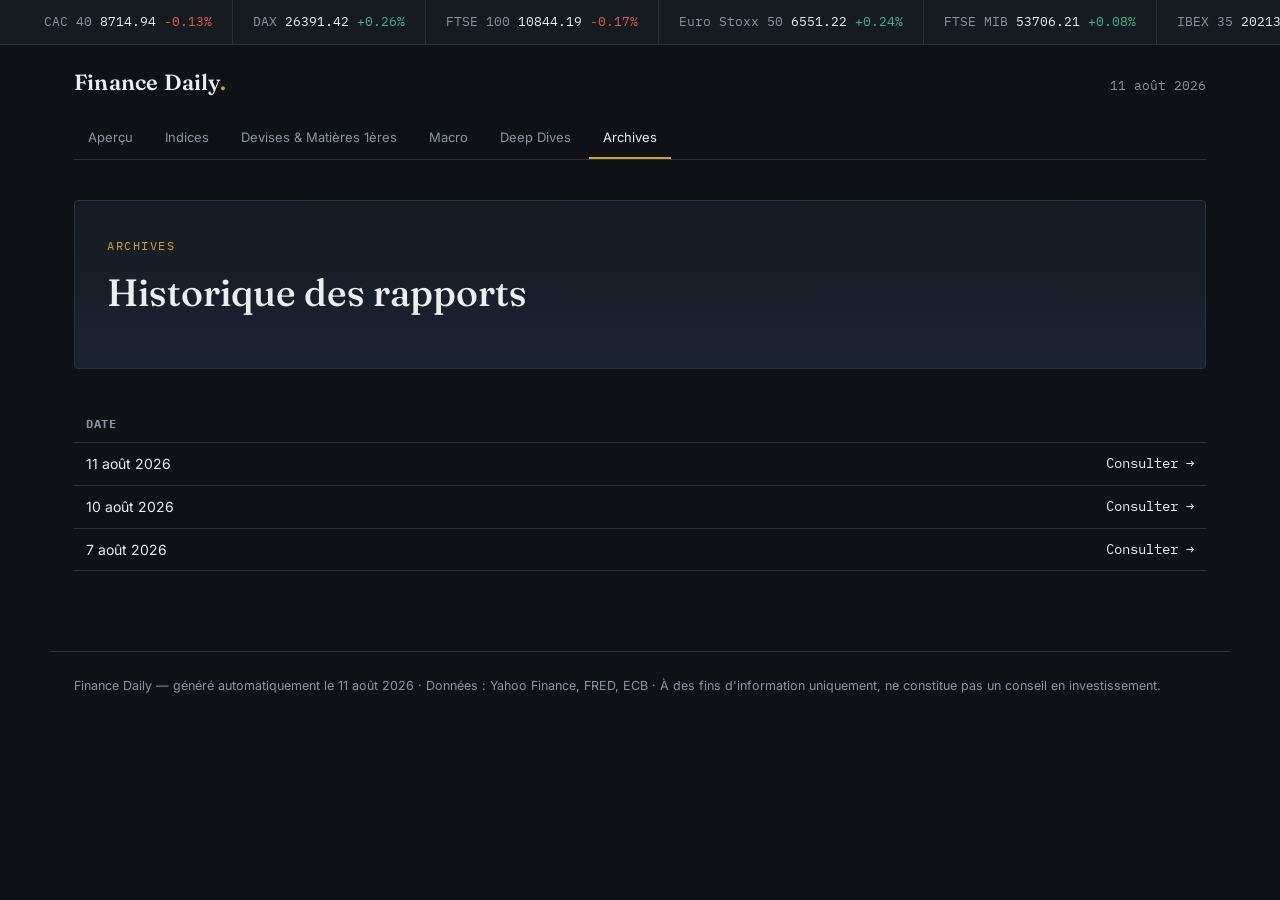
==== docs/archives.html @ 62c185f3 "Rapport du 2026-08-11" ====
<!DOCTYPE html>
<html lang="fr">
<head>
<meta charset="UTF-8">
<meta name="viewport" content="width=device-width, initial-scale=1.0">
<title>Finance Daily</title>
<link rel="preconnect" href="https://fonts.googleapis.com">
<link href="https://fonts.googleapis.com/css2?family=Fraunces:wght@500;600&family=Inter:wght@400;500;600&family=IBM+Plex+Mono:wght@400;500&display=swap" rel="stylesheet">
<link rel="stylesheet" href="static/style.css">
</head>
<body>

<div class="ticker">
  
  <div class="ticker-item">
    <span class="name">CAC 40</span>
    <span class="val">8714.94</span>
    <span class="chg neg">-0.13%</span>
  </div>
  
  <div class="ticker-item">
    <span class="name">DAX</span>
    <span class="val">26391.42</span>
    <span class="chg pos">+0.26%</span>
  </div>
  
  <div class="ticker-item">
    <span class="name">FTSE 100</span>
    <span class="val">10844.19</span>
    <span class="chg neg">-0.17%</span>
  </div>
  
  <div class="ticker-item">
    <span class="name">Euro Stoxx 50</span>
    <span class="val">6551.22</span>
    <span class="chg pos">+0.24%</span>
  </div>
  
  <div class="ticker-item">
    <span class="name">FTSE MIB</span>
    <span class="val">53706.21</span>
    <span class="chg pos">+0.08%</span>
  </div>
  
  <div class="ticker-item">
    <span class="name">IBEX 35</span>
    <span class="val">20213.6</span>
    <span class="chg pos">+0.20%</span>
  </div>
  
  <div class="ticker-item">
    <span class="name">S&P 500</span>
    <span class="val">7721.59</span>
    <span class="chg neg">-0.41%</span>
  </div>
  
  <div class="ticker-item">
    <span class="name">Nasdaq Composite</span>
    <span class="val">26388.47</span>
    <span class="chg neg">-0.82%</span>
  </div>
  
  <div class="ticker-item">
    <span class="name">Dow Jones</span>
    <span class="val">53836.2</span>
    <span class="chg neg">-0.26%</span>
  </div>
  
  <div class="ticker-item">
    <span class="name">Russell 2000</span>
    <span class="val">3032.91</span>
    <span class="chg pos">+0.51%</span>
  </div>
  
  <div class="ticker-item">
    <span class="name">Nikkei 225</span>
    <span class="val">66970.22</span>
    <span class="chg pos">+2.08%</span>
  </div>
  
  <div class="ticker-item">
    <span class="name">Hang Seng</span>
    <span class="val">25937.49</span>
    <span class="chg pos">+1.05%</span>
  </div>
  
  <div class="ticker-item">
    <span class="name">Shanghai Composite</span>
    <span class="val">nan</span>
    <span class="chg neg">nan%</span>
  </div>
  
  <div class="ticker-item">
    <span class="name">ASX 200</span>
    <span class="val">9232.6</span>
    <span class="chg neg">-0.33%</span>
  </div>
  
  <div class="ticker-item">
    <span class="name">KOSPI</span>
    <span class="val">6299.66</span>
    <span class="chg pos">+0.65%</span>
  </div>
  
  <div class="ticker-item">
    <span class="name">Sensex (Inde)</span>
    <span class="val">78542.44</span>
    <span class="chg pos">+0.06%</span>
  </div>
  
  <div class="ticker-item">
    <span class="name">Nifty 50 (Inde)</span>
    <span class="val">24583.8</span>
    <span class="chg pos">+0.05%</span>
  </div>
  
  <div class="ticker-item">
    <span class="name">S&P/TSX (Canada)</span>
    <span class="val">36479.04</span>
    <span class="chg pos">+0.06%</span>
  </div>
  
  <div class="ticker-item">
    <span class="name">Bovespa (Brésil)</span>
    <span class="val">167683.28</span>
    <span class="chg neg">-2.61%</span>
  </div>
  
  <div class="ticker-item">
    <span class="name">IPC (Mexique)</span>
    <span class="val">65776.72</span>
    <span class="chg neg">-1.00%</span>
  </div>
  
</div>

<header class="site">
  <div class="brand-row">
    <div class="brand">Finance Daily<span class="dot">.</span></div>
    <div class="datestamp">11 août 2026</div>
  </div>
  <nav class="site">
    <a href="index.html" class="">Aperçu</a>
    <a href="indices.html" class="">Indices</a>
    <a href="devises-matieres.html" class="">Devises &amp; Matières 1ères</a>
    <a href="macro.html" class="">Macro</a>
    <a href="deep-dives.html" class="">Deep Dives</a>
    <a href="archives.html" class="active">Archives</a>
  </nav>
</header>

<main>

<div class="hero">
  <div class="eyebrow">Archives</div>
  <h1>Historique des rapports</h1>
</div>
<table class="data">
<thead><tr><th style="text-align:left">Date</th><th></th></tr></thead>
<tbody>

<tr><td>11 août 2026</td><td><a href="archives/2026-08-11.html">Consulter →</a></td></tr>

<tr><td>10 août 2026</td><td><a href="archives/2026-08-10.html">Consulter →</a></td></tr>

<tr><td>7 août 2026</td><td><a href="archives/2026-08-07.html">Consulter →</a></td></tr>

</tbody>
</table>

</main>

<footer class="site">
  Finance Daily — généré automatiquement le 11 août 2026 · Données : Yahoo Finance, FRED, ECB · À des fins d'information uniquement, ne constitue pas un conseil en investissement.
</footer>

</body>
</html>
---- docs/static/style.css ----
/* ============================================================
   FINANCE DAILY — identité "terminal de marché", pas de template IA
   Tokens : voir README section design
   ============================================================ */

:root {
  --bg: #0E1116;
  --surface: #161B22;
  --surface-alt: #1C2330;
  --border: #2A3241;
  --text: #ECEEF1;
  --text-muted: #8B93A1;
  --accent: #C9A227;
  --positive: #3FB68B;
  --negative: #E2574C;
  --neutral: #8B93A1;

  --font-display: "Fraunces", Georgia, serif;
  --font-body: "Inter", -apple-system, BlinkMacSystemFont, sans-serif;
  --font-mono: "IBM Plex Mono", "SF Mono", Consolas, monospace;
}

* { box-sizing: border-box; margin: 0; padding: 0; }

body {
  background: var(--bg);
  color: var(--text);
  font-family: var(--font-body);
  line-height: 1.55;
  -webkit-font-smoothing: antialiased;
}

a { color: inherit; text-decoration: none; }

/* ---------- Ticker signature element ---------- */
.ticker {
  display: flex;
  overflow-x: auto;
  gap: 0;
  border-bottom: 1px solid var(--border);
  background: var(--surface);
  padding: 0 24px;
  scrollbar-width: none;
}
.ticker::-webkit-scrollbar { display: none; }
.ticker-item {
  display: flex;
  align-items: baseline;
  gap: 8px;
  padding: 12px 20px;
  border-right: 1px solid var(--border);
  white-space: nowrap;
  font-family: var(--font-mono);
  font-size: 13px;
}
.ticker-item .name { color: var(--text-muted); }
.ticker-item .chg.pos { color: var(--positive); }
.ticker-item .chg.neg { color: var(--negative); }
.ticker-item .chg.flat { color: var(--neutral); }

/* ---------- Header / nav ---------- */
header.site {
  padding: 20px 24px 0 24px;
  max-width: 1180px;
  margin: 0 auto;
}
.brand-row {
  display: flex;
  justify-content: space-between;
  align-items: baseline;
  flex-wrap: wrap;
  gap: 12px;
  margin-bottom: 18px;
}
.brand {
  font-family: var(--font-display);
  font-weight: 600;
  font-size: 22px;
  letter-spacing: 0.2px;
}
.brand .dot { color: var(--accent); }
.datestamp {
  font-family: var(--font-mono);
  font-size: 13px;
  color: var(--text-muted);
}
nav.site {
  display: flex;
  gap: 4px;
  flex-wrap: wrap;
  border-bottom: 1px solid var(--border);
}
nav.site a {
  font-size: 13px;
  padding: 10px 14px;
  color: var(--text-muted);
  border-bottom: 2px solid transparent;
  transition: color .15s ease, border-color .15s ease;
}
nav.site a:hover { color: var(--text); }
nav.site a.active {
  color: var(--text);
  border-bottom: 2px solid var(--accent);
}

main {
  max-width: 1180px;
  margin: 0 auto;
  padding: 40px 24px 80px 24px;
}

/* ---------- Hero (page d'accueil) ---------- */
.hero {
  border: 1px solid var(--border);
  background: linear-gradient(180deg, var(--surface) 0%, var(--surface-alt) 100%);
  border-radius: 4px;
  padding: 36px 32px;
  margin-bottom: 36px;
}
.hero .eyebrow {
  font-family: var(--font-mono);
  font-size: 12px;
  text-transform: uppercase;
  letter-spacing: 1.5px;
  color: var(--accent);
  margin-bottom: 14px;
}
.hero h1 {
  font-family: var(--font-display);
  font-weight: 500;
  font-size: clamp(26px, 3.4vw, 38px);
  line-height: 1.2;
  max-width: 22ch;
  margin-bottom: 16px;
}
.hero p.lede {
  color: var(--text-muted);
  max-width: 68ch;
  font-size: 15.5px;
}

/* ---------- Section titles ---------- */
h2.section-title {
  font-family: var(--font-display);
  font-weight: 500;
  font-size: 20px;
  margin: 44px 0 16px 0;
  padding-bottom: 10px;
  border-bottom: 1px solid var(--border);
}
h2.section-title .index {
  font-family: var(--font-mono);
  color: var(--accent);
  font-size: 14px;
  margin-right: 10px;
}

/* ---------- Cards / grid ---------- */
.grid {
  display: grid;
  grid-template-columns: repeat(auto-fill, minmax(260px, 1fr));
  gap: 1px;
  background: var(--border);
  border: 1px solid var(--border);
}
.card {
  background: var(--surface);
  padding: 18px 20px;
}
.card .name {
  font-size: 14px;
  color: var(--text-muted);
  margin-bottom: 6px;
}
.card .value {
  font-family: var(--font-mono);
  font-size: 22px;
  margin-bottom: 8px;
}
.card .chgs {
  display: flex;
  gap: 14px;
  font-family: var(--font-mono);
  font-size: 12.5px;
  flex-wrap: wrap;
}
.card .chgs span.label { color: var(--text-muted); margin-right: 3px; }
.pos { color: var(--positive); }
.neg { color: var(--negative); }
.flat { color: var(--neutral); }

/* ---------- Data table ---------- */
table.data {
  width: 100%;
  border-collapse: collapse;
  font-size: 14px;
}
table.data th {
  text-align: right;
  font-family: var(--font-mono);
  font-size: 11.5px;
  text-transform: uppercase;
  letter-spacing: 0.5px;
  color: var(--text-muted);
  padding: 10px 12px;
  border-bottom: 1px solid var(--border);
}
table.data th:first-child { text-align: left; }
table.data td {
  text-align: right;
  font-family: var(--font-mono);
  padding: 10px 12px;
  border-bottom: 1px solid var(--border);
}
table.data td:first-child {
  text-align: left;
  font-family: var(--font-body);
}
table.data tr:hover td { background: var(--surface); }

/* ---------- Analysis / narrative blocks ---------- */
.analysis {
  background: var(--surface);
  border: 1px solid var(--border);
  border-left: 3px solid var(--accent);
  padding: 20px 24px;
  margin: 18px 0;
  font-size: 15px;
}
.analysis p + p { margin-top: 10px; }

/* ---------- Deep dive ---------- */
.deepdive {
  border: 1px solid var(--border);
  padding: 22px 24px;
  margin-bottom: 20px;
}
.deepdive .tag {
  font-family: var(--font-mono);
  font-size: 11px;
  color: var(--bg);
  background: var(--accent);
  display: inline-block;
  padding: 2px 8px;
  border-radius: 2px;
  margin-bottom: 10px;
}

footer.site {
  max-width: 1180px;
  margin: 0 auto;
  padding: 24px 24px 60px 24px;
  color: var(--text-muted);
  font-size: 12.5px;
  border-top: 1px solid var(--border);
}

@media (max-width: 640px) {
  main { padding: 28px 16px 60px 16px; }
  header.site { padding: 16px 16px 0 16px; }
}
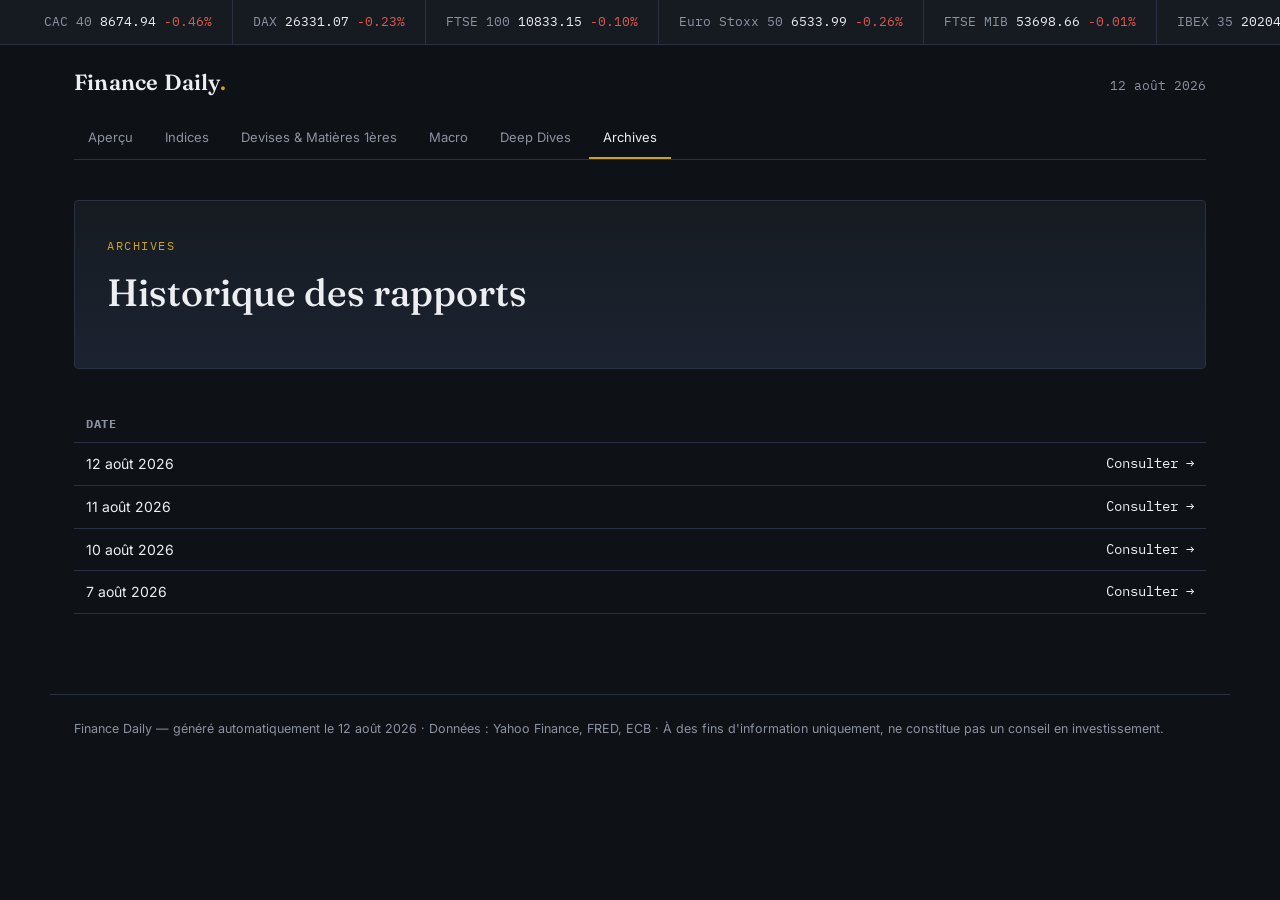
==== commit c1761748: "Rapport du 2026-08-12" ====
--- a/docs/archives.html
+++ b/docs/archives.html
@@ -15,62 +15,62 @@
   
   <div class="ticker-item">
     <span class="name">CAC 40</span>
-    <span class="val">8714.94</span>
-    <span class="chg neg">-0.13%</span>
+    <span class="val">8674.94</span>
+    <span class="chg neg">-0.46%</span>
   </div>
   
   <div class="ticker-item">
     <span class="name">DAX</span>
-    <span class="val">26391.42</span>
-    <span class="chg pos">+0.26%</span>
+    <span class="val">26331.07</span>
+    <span class="chg neg">-0.23%</span>
   </div>
   
   <div class="ticker-item">
     <span class="name">FTSE 100</span>
-    <span class="val">10844.19</span>
-    <span class="chg neg">-0.17%</span>
+    <span class="val">10833.15</span>
+    <span class="chg neg">-0.10%</span>
   </div>
   
   <div class="ticker-item">
     <span class="name">Euro Stoxx 50</span>
-    <span class="val">6551.22</span>
-    <span class="chg pos">+0.24%</span>
+    <span class="val">6533.99</span>
+    <span class="chg neg">-0.26%</span>
   </div>
   
   <div class="ticker-item">
     <span class="name">FTSE MIB</span>
-    <span class="val">53706.21</span>
-    <span class="chg pos">+0.08%</span>
+    <span class="val">53698.66</span>
+    <span class="chg neg">-0.01%</span>
   </div>
   
   <div class="ticker-item">
     <span class="name">IBEX 35</span>
-    <span class="val">20213.6</span>
-    <span class="chg pos">+0.20%</span>
+    <span class="val">20204.4</span>
+    <span class="chg neg">-0.05%</span>
   </div>
   
   <div class="ticker-item">
     <span class="name">S&P 500</span>
-    <span class="val">7721.59</span>
-    <span class="chg neg">-0.41%</span>
+    <span class="val">7750.83</span>
+    <span class="chg pos">+0.29%</span>
   </div>
   
   <div class="ticker-item">
     <span class="name">Nasdaq Composite</span>
-    <span class="val">26388.47</span>
-    <span class="chg neg">-0.82%</span>
+    <span class="val">26597.46</span>
+    <span class="chg pos">+0.57%</span>
   </div>
   
   <div class="ticker-item">
     <span class="name">Dow Jones</span>
-    <span class="val">53836.2</span>
-    <span class="chg neg">-0.26%</span>
+    <span class="val">53810.69</span>
+    <span class="chg pos">+0.04%</span>
   </div>
   
   <div class="ticker-item">
     <span class="name">Russell 2000</span>
-    <span class="val">3032.91</span>
-    <span class="chg pos">+0.51%</span>
+    <span class="val">3042.04</span>
+    <span class="chg pos">+0.49%</span>
   </div>
   
   <div class="ticker-item">
@@ -81,8 +81,8 @@
   
   <div class="ticker-item">
     <span class="name">Hang Seng</span>
-    <span class="val">25937.49</span>
-    <span class="chg pos">+1.05%</span>
+    <span class="val">25652.82</span>
+    <span class="chg neg">-1.10%</span>
   </div>
   
   <div class="ticker-item">
@@ -93,44 +93,44 @@
   
   <div class="ticker-item">
     <span class="name">ASX 200</span>
-    <span class="val">9232.6</span>
-    <span class="chg neg">-0.33%</span>
+    <span class="val">9250.6</span>
+    <span class="chg pos">+0.19%</span>
   </div>
   
   <div class="ticker-item">
     <span class="name">KOSPI</span>
-    <span class="val">6299.66</span>
-    <span class="chg pos">+0.65%</span>
+    <span class="val">6345.53</span>
+    <span class="chg pos">+0.73%</span>
   </div>
   
   <div class="ticker-item">
     <span class="name">Sensex (Inde)</span>
-    <span class="val">78542.44</span>
-    <span class="chg pos">+0.06%</span>
+    <span class="val">77966.35</span>
+    <span class="chg neg">-0.24%</span>
   </div>
   
   <div class="ticker-item">
     <span class="name">Nifty 50 (Inde)</span>
-    <span class="val">24583.8</span>
-    <span class="chg pos">+0.05%</span>
+    <span class="val">24435.95</span>
+    <span class="chg neg">-0.15%</span>
   </div>
   
   <div class="ticker-item">
     <span class="name">S&P/TSX (Canada)</span>
-    <span class="val">36479.04</span>
-    <span class="chg pos">+0.06%</span>
+    <span class="val">36623.04</span>
+    <span class="chg pos">+0.40%</span>
   </div>
   
   <div class="ticker-item">
     <span class="name">Bovespa (Brésil)</span>
-    <span class="val">167683.28</span>
-    <span class="chg neg">-2.61%</span>
+    <span class="val">167857.22</span>
+    <span class="chg neg">-0.01%</span>
   </div>
   
   <div class="ticker-item">
     <span class="name">IPC (Mexique)</span>
-    <span class="val">65776.72</span>
-    <span class="chg neg">-1.00%</span>
+    <span class="val">65628.57</span>
+    <span class="chg pos">+0.10%</span>
   </div>
   
 </div>
@@ -138,7 +138,7 @@
 <header class="site">
   <div class="brand-row">
     <div class="brand">Finance Daily<span class="dot">.</span></div>
-    <div class="datestamp">11 août 2026</div>
+    <div class="datestamp">12 août 2026</div>
   </div>
   <nav class="site">
     <a href="index.html" class="">Aperçu</a>
@@ -160,6 +160,8 @@
 <thead><tr><th style="text-align:left">Date</th><th></th></tr></thead>
 <tbody>
 
+<tr><td>12 août 2026</td><td><a href="archives/2026-08-12.html">Consulter →</a></td></tr>
+
 <tr><td>11 août 2026</td><td><a href="archives/2026-08-11.html">Consulter →</a></td></tr>
 
 <tr><td>10 août 2026</td><td><a href="archives/2026-08-10.html">Consulter →</a></td></tr>
@@ -172,7 +174,7 @@
 </main>
 
 <footer class="site">
-  Finance Daily — généré automatiquement le 11 août 2026 · Données : Yahoo Finance, FRED, ECB · À des fins d'information uniquement, ne constitue pas un conseil en investissement.
+  Finance Daily — généré automatiquement le 12 août 2026 · Données : Yahoo Finance, FRED, ECB · À des fins d'information uniquement, ne constitue pas un conseil en investissement.
 </footer>
 
 </body>
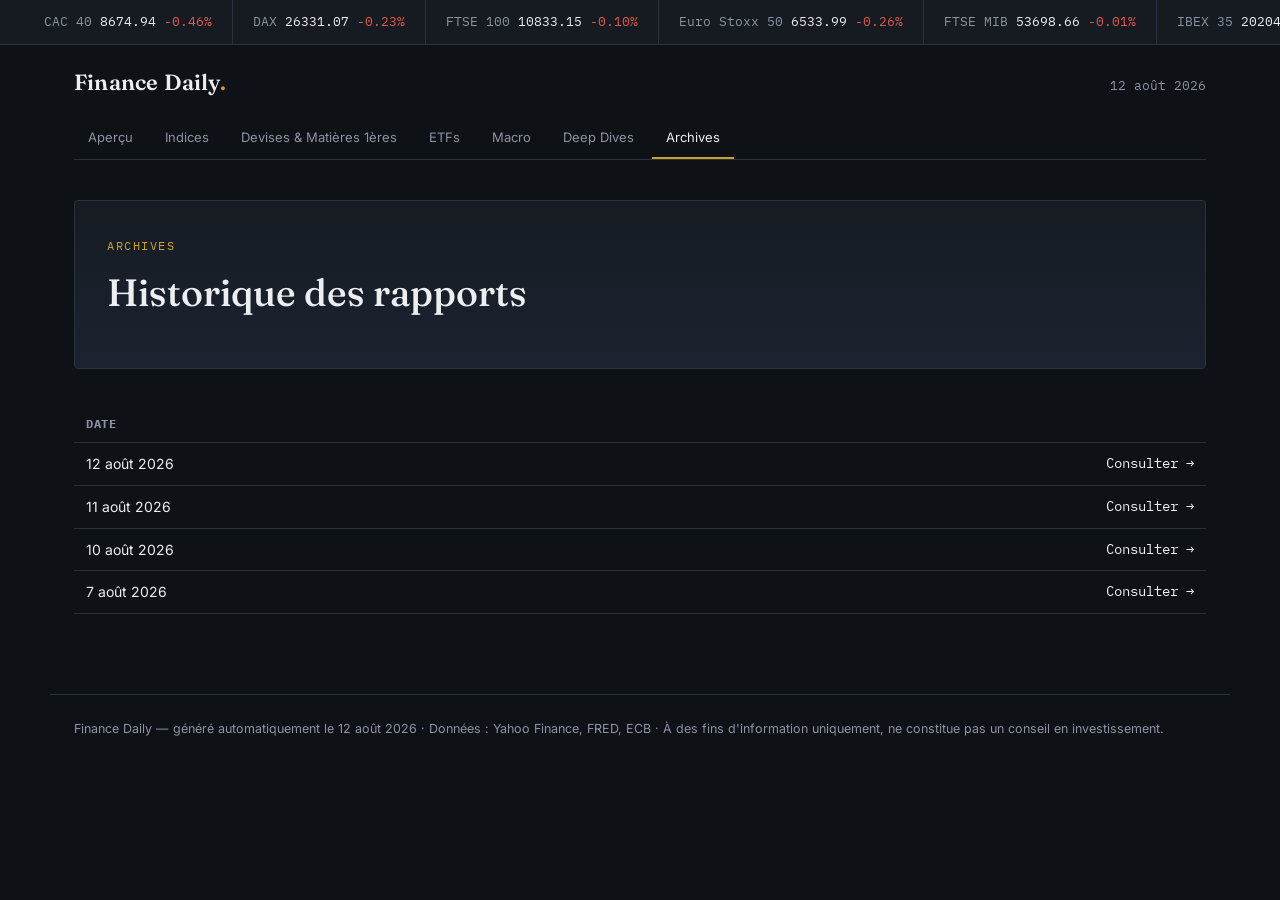
==== commit 6c7d434d: "Rapport du 2026-08-12" ====
--- a/docs/archives.html
+++ b/docs/archives.html
@@ -51,26 +51,26 @@
   
   <div class="ticker-item">
     <span class="name">S&P 500</span>
-    <span class="val">7750.83</span>
+    <span class="val">7750.96</span>
     <span class="chg pos">+0.29%</span>
   </div>
   
   <div class="ticker-item">
     <span class="name">Nasdaq Composite</span>
-    <span class="val">26597.46</span>
-    <span class="chg pos">+0.57%</span>
+    <span class="val">26594.07</span>
+    <span class="chg pos">+0.56%</span>
   </div>
   
   <div class="ticker-item">
     <span class="name">Dow Jones</span>
-    <span class="val">53810.69</span>
-    <span class="chg pos">+0.04%</span>
+    <span class="val">53802.81</span>
+    <span class="chg pos">+0.02%</span>
   </div>
   
   <div class="ticker-item">
     <span class="name">Russell 2000</span>
-    <span class="val">3042.04</span>
-    <span class="chg pos">+0.49%</span>
+    <span class="val">3041.41</span>
+    <span class="chg pos">+0.47%</span>
   </div>
   
   <div class="ticker-item">
@@ -117,20 +117,20 @@
   
   <div class="ticker-item">
     <span class="name">S&P/TSX (Canada)</span>
-    <span class="val">36623.04</span>
-    <span class="chg pos">+0.40%</span>
+    <span class="val">36624.14</span>
+    <span class="chg pos">+0.41%</span>
   </div>
   
   <div class="ticker-item">
     <span class="name">Bovespa (Brésil)</span>
-    <span class="val">167857.22</span>
-    <span class="chg neg">-0.01%</span>
+    <span class="val">167997.3</span>
+    <span class="chg pos">+0.07%</span>
   </div>
   
   <div class="ticker-item">
     <span class="name">IPC (Mexique)</span>
-    <span class="val">65628.57</span>
-    <span class="chg pos">+0.10%</span>
+    <span class="val">65801.95</span>
+    <span class="chg pos">+0.36%</span>
   </div>
   
 </div>
@@ -144,6 +144,7 @@
     <a href="index.html" class="">Aperçu</a>
     <a href="indices.html" class="">Indices</a>
     <a href="devises-matieres.html" class="">Devises &amp; Matières 1ères</a>
+    <a href="etfs.html" class="">ETFs</a>
     <a href="macro.html" class="">Macro</a>
     <a href="deep-dives.html" class="">Deep Dives</a>
     <a href="archives.html" class="active">Archives</a>
--- a/docs/static/style.css
+++ b/docs/static/style.css
@@ -218,6 +218,8 @@
 }
 table.data tr:hover td { background: var(--surface); }
 
+.sparkline { display: block; }
+
 /* ---------- Analysis / narrative blocks ---------- */
 .analysis {
   background: var(--surface);
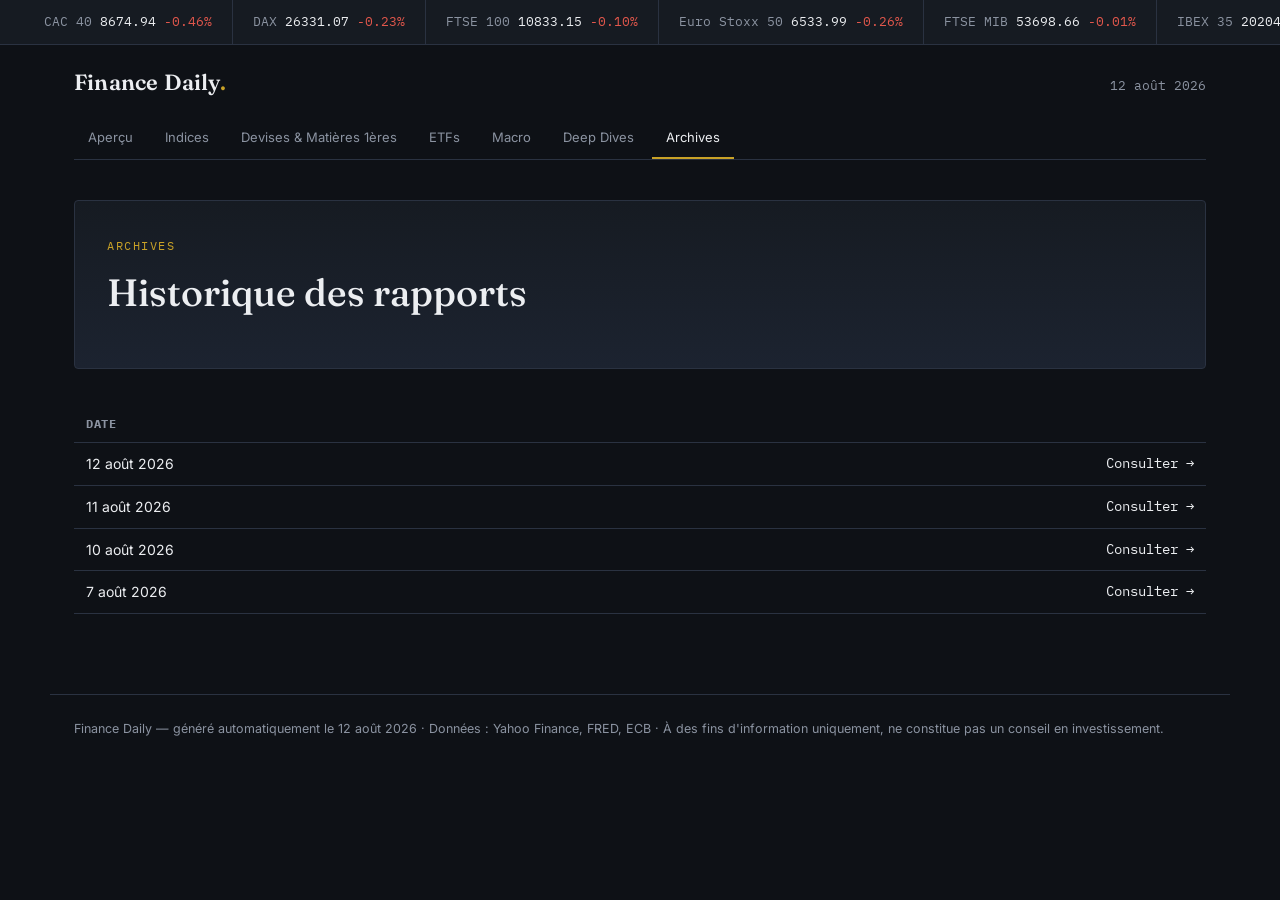
==== commit 675b6d27: "Rapport du 2026-08-12" ====
--- a/docs/archives.html
+++ b/docs/archives.html
@@ -51,26 +51,26 @@
   
   <div class="ticker-item">
     <span class="name">S&P 500</span>
-    <span class="val">7750.96</span>
-    <span class="chg pos">+0.29%</span>
+    <span class="val">7758.57</span>
+    <span class="chg pos">+0.39%</span>
   </div>
   
   <div class="ticker-item">
     <span class="name">Nasdaq Composite</span>
-    <span class="val">26594.07</span>
-    <span class="chg pos">+0.56%</span>
+    <span class="val">26638.59</span>
+    <span class="chg pos">+0.73%</span>
   </div>
   
   <div class="ticker-item">
     <span class="name">Dow Jones</span>
-    <span class="val">53802.81</span>
-    <span class="chg pos">+0.02%</span>
+    <span class="val">53843.28</span>
+    <span class="chg pos">+0.10%</span>
   </div>
   
   <div class="ticker-item">
     <span class="name">Russell 2000</span>
-    <span class="val">3041.41</span>
-    <span class="chg pos">+0.47%</span>
+    <span class="val">3045.3</span>
+    <span class="chg pos">+0.60%</span>
   </div>
   
   <div class="ticker-item">
@@ -105,32 +105,32 @@
   
   <div class="ticker-item">
     <span class="name">Sensex (Inde)</span>
-    <span class="val">77966.35</span>
-    <span class="chg neg">-0.24%</span>
+    <span class="val">78154.25</span>
+    <span class="chg neg">-0.49%</span>
   </div>
   
   <div class="ticker-item">
     <span class="name">Nifty 50 (Inde)</span>
-    <span class="val">24435.95</span>
-    <span class="chg neg">-0.15%</span>
+    <span class="val">24471.7</span>
+    <span class="chg neg">-0.46%</span>
   </div>
   
   <div class="ticker-item">
     <span class="name">S&P/TSX (Canada)</span>
-    <span class="val">36624.14</span>
-    <span class="chg pos">+0.41%</span>
+    <span class="val">36665.39</span>
+    <span class="chg pos">+0.52%</span>
   </div>
   
   <div class="ticker-item">
     <span class="name">Bovespa (Brésil)</span>
-    <span class="val">167997.3</span>
-    <span class="chg pos">+0.07%</span>
+    <span class="val">167745.08</span>
+    <span class="chg neg">-0.08%</span>
   </div>
   
   <div class="ticker-item">
     <span class="name">IPC (Mexique)</span>
-    <span class="val">65801.95</span>
-    <span class="chg pos">+0.36%</span>
+    <span class="val">65845.19</span>
+    <span class="chg pos">+0.43%</span>
   </div>
   
 </div>
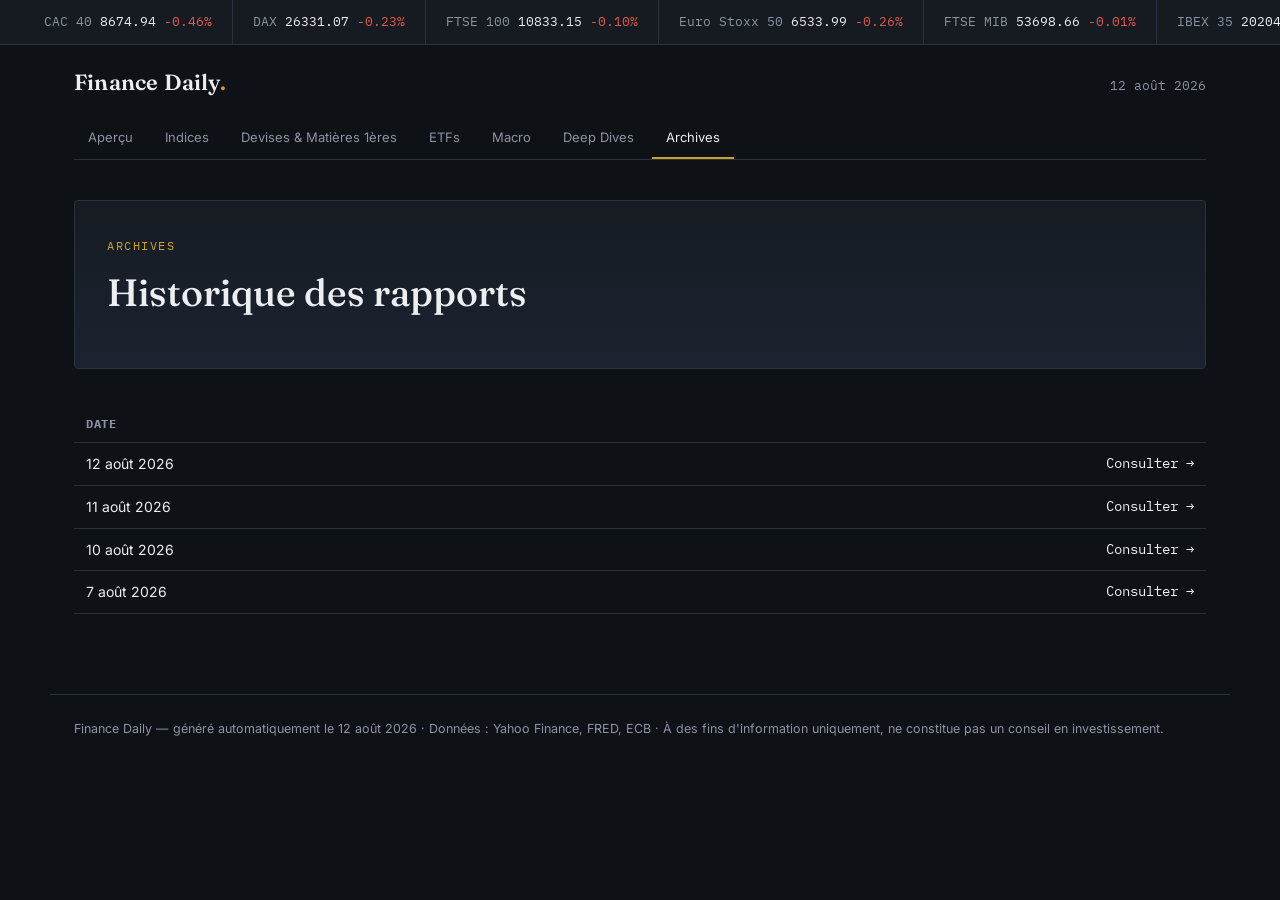
==== commit cfeed4d9: "Rapport du 2026-08-12" ====
--- a/docs/archives.html
+++ b/docs/archives.html
@@ -51,26 +51,26 @@
   
   <div class="ticker-item">
     <span class="name">S&P 500</span>
-    <span class="val">7758.57</span>
-    <span class="chg pos">+0.39%</span>
+    <span class="val">7754.05</span>
+    <span class="chg pos">+0.33%</span>
   </div>
   
   <div class="ticker-item">
     <span class="name">Nasdaq Composite</span>
-    <span class="val">26638.59</span>
-    <span class="chg pos">+0.73%</span>
+    <span class="val">26616.94</span>
+    <span class="chg pos">+0.65%</span>
   </div>
   
   <div class="ticker-item">
     <span class="name">Dow Jones</span>
-    <span class="val">53843.28</span>
-    <span class="chg pos">+0.10%</span>
+    <span class="val">53830.81</span>
+    <span class="chg pos">+0.07%</span>
   </div>
   
   <div class="ticker-item">
     <span class="name">Russell 2000</span>
-    <span class="val">3045.3</span>
-    <span class="chg pos">+0.60%</span>
+    <span class="val">3046.78</span>
+    <span class="chg pos">+0.65%</span>
   </div>
   
   <div class="ticker-item">
@@ -117,20 +117,20 @@
   
   <div class="ticker-item">
     <span class="name">S&P/TSX (Canada)</span>
-    <span class="val">36665.39</span>
-    <span class="chg pos">+0.52%</span>
+    <span class="val">36667.61</span>
+    <span class="chg pos">+0.53%</span>
   </div>
   
   <div class="ticker-item">
     <span class="name">Bovespa (Brésil)</span>
-    <span class="val">167745.08</span>
-    <span class="chg neg">-0.08%</span>
+    <span class="val">167669.83</span>
+    <span class="chg neg">-0.12%</span>
   </div>
   
   <div class="ticker-item">
     <span class="name">IPC (Mexique)</span>
-    <span class="val">65845.19</span>
-    <span class="chg pos">+0.43%</span>
+    <span class="val">65811.24</span>
+    <span class="chg pos">+0.38%</span>
   </div>
   
 </div>
@@ -174,6 +174,22 @@
 
 </main>
 
+<!-- Fenêtre modale actif (description + graphique agrandi) -->
+<div id="asset-modal-overlay">
+  <div class="asset-modal">
+    <button class="asset-modal-close" id="asset-modal-close" aria-label="Fermer">&times;</button>
+    <h3 id="asset-modal-title"></h3>
+    <p class="desc" id="asset-modal-desc"></p>
+    <div class="asset-modal-chart-wrap">
+      <div id="asset-modal-chart"></div>
+      <div class="asset-modal-tooltip" id="asset-modal-tooltip"></div>
+    </div>
+  </div>
+</div>
+
+
+<script src="static/asset-modal.js"></script>
+
 <footer class="site">
   Finance Daily — généré automatiquement le 12 août 2026 · Données : Yahoo Finance, FRED, ECB · À des fins d'information uniquement, ne constitue pas un conseil en investissement.
 </footer>
--- a/docs/static/style.css
+++ b/docs/static/style.css
@@ -220,6 +220,64 @@
 
 .sparkline { display: block; }
 
+/* ---------- Fenêtre modale actif ---------- */
+#asset-modal-overlay {
+  display: none;
+  position: fixed; inset: 0;
+  background: rgba(0,0,0,0.6);
+  z-index: 100;
+  align-items: center;
+  justify-content: center;
+  padding: 20px;
+}
+#asset-modal-overlay.open { display: flex; }
+.asset-modal {
+  background: var(--surface);
+  border: 1px solid var(--border);
+  border-radius: 6px;
+  max-width: 720px;
+  width: 100%;
+  max-height: 90vh;
+  overflow-y: auto;
+  padding: 28px;
+  position: relative;
+}
+.asset-modal-close {
+  position: absolute; top: 16px; right: 16px;
+  background: none; border: none; color: var(--text-muted);
+  font-size: 22px; cursor: pointer; line-height: 1;
+  padding: 4px 8px;
+}
+.asset-modal-close:hover { color: var(--text); }
+.asset-modal h3 {
+  font-family: var(--font-display);
+  font-weight: 500;
+  font-size: 22px;
+  margin-bottom: 10px;
+  padding-right: 30px;
+}
+.asset-modal p.desc {
+  color: var(--text-muted);
+  font-size: 14.5px;
+  margin-bottom: 22px;
+}
+.asset-modal-chart-wrap { position: relative; }
+.asset-modal-svg { width: 100%; height: auto; display: block; }
+.asset-modal-tooltip {
+  position: absolute;
+  transform: translate(-50%, -130%);
+  background: var(--surface-alt);
+  border: 1px solid var(--border);
+  padding: 6px 10px;
+  border-radius: 3px;
+  font-family: var(--font-mono);
+  font-size: 12px;
+  white-space: nowrap;
+  pointer-events: none;
+  opacity: 0;
+  transition: opacity .1s ease;
+}
+
 /* ---------- Analysis / narrative blocks ---------- */
 .analysis {
   background: var(--surface);
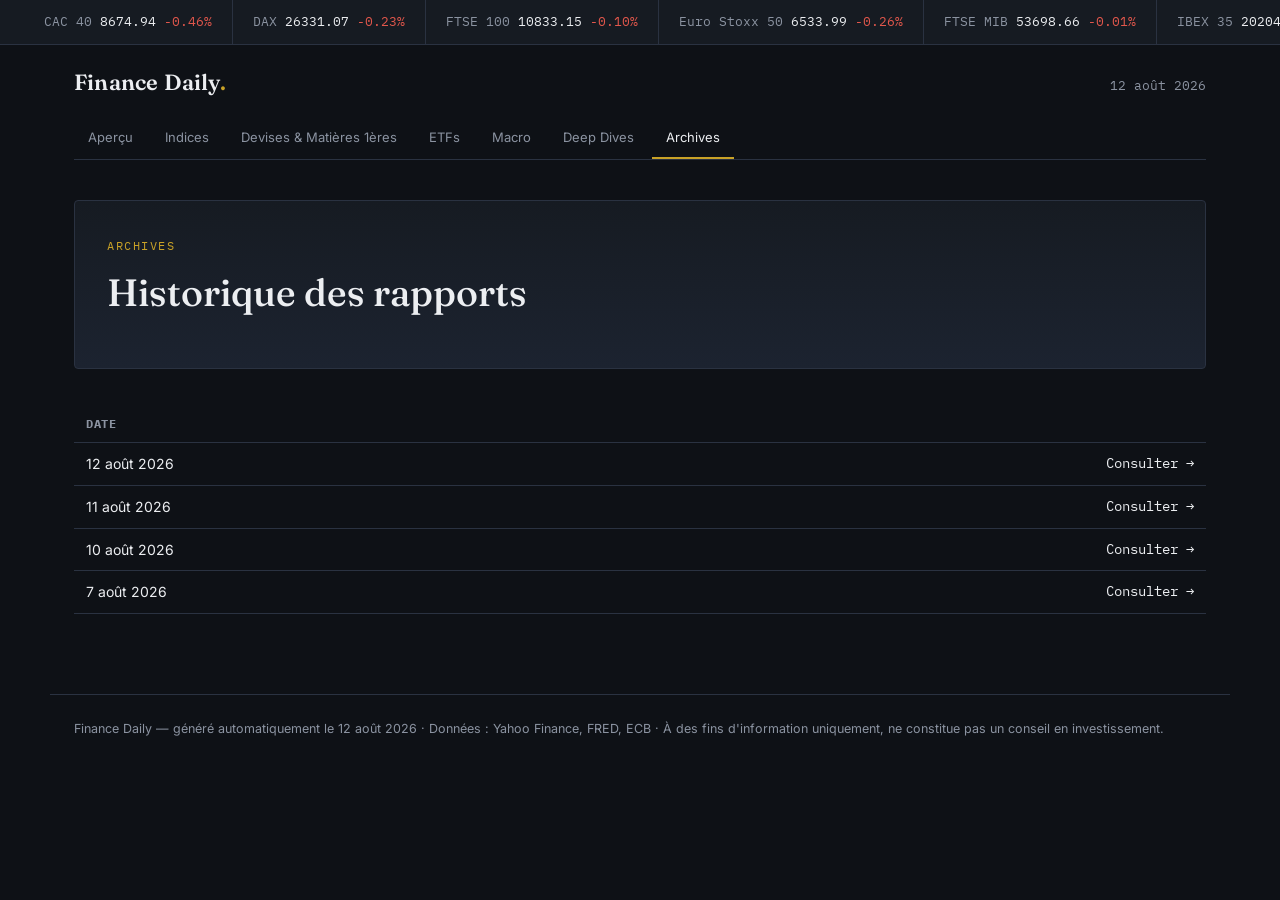
==== commit fd6c94b0: "Rapport du 2026-08-12" ====
--- a/docs/archives.html
+++ b/docs/archives.html
@@ -51,26 +51,26 @@
   
   <div class="ticker-item">
     <span class="name">S&P 500</span>
-    <span class="val">7754.05</span>
-    <span class="chg pos">+0.33%</span>
+    <span class="val">7751.67</span>
+    <span class="chg pos">+0.30%</span>
   </div>
   
   <div class="ticker-item">
     <span class="name">Nasdaq Composite</span>
-    <span class="val">26616.94</span>
-    <span class="chg pos">+0.65%</span>
+    <span class="val">26610.48</span>
+    <span class="chg pos">+0.62%</span>
   </div>
   
   <div class="ticker-item">
     <span class="name">Dow Jones</span>
-    <span class="val">53830.81</span>
-    <span class="chg pos">+0.07%</span>
+    <span class="val">53815.47</span>
+    <span class="chg pos">+0.04%</span>
   </div>
   
   <div class="ticker-item">
     <span class="name">Russell 2000</span>
-    <span class="val">3046.78</span>
-    <span class="chg pos">+0.65%</span>
+    <span class="val">3050.19</span>
+    <span class="chg pos">+0.76%</span>
   </div>
   
   <div class="ticker-item">
@@ -87,7 +87,7 @@
   
   <div class="ticker-item">
     <span class="name">Shanghai Composite</span>
-    <span class="val">nan</span>
+    <span class="val">3934.09</span>
     <span class="chg neg">nan%</span>
   </div>
   
@@ -117,20 +117,20 @@
   
   <div class="ticker-item">
     <span class="name">S&P/TSX (Canada)</span>
-    <span class="val">36667.61</span>
-    <span class="chg pos">+0.53%</span>
+    <span class="val">36675.51</span>
+    <span class="chg pos">+0.55%</span>
   </div>
   
   <div class="ticker-item">
     <span class="name">Bovespa (Brésil)</span>
-    <span class="val">167669.83</span>
-    <span class="chg neg">-0.12%</span>
+    <span class="val">167871.0</span>
+    <span class="chg flat">-0.00%</span>
   </div>
   
   <div class="ticker-item">
     <span class="name">IPC (Mexique)</span>
-    <span class="val">65811.24</span>
-    <span class="chg pos">+0.38%</span>
+    <span class="val">65848.59</span>
+    <span class="chg pos">+0.43%</span>
   </div>
   
 </div>
